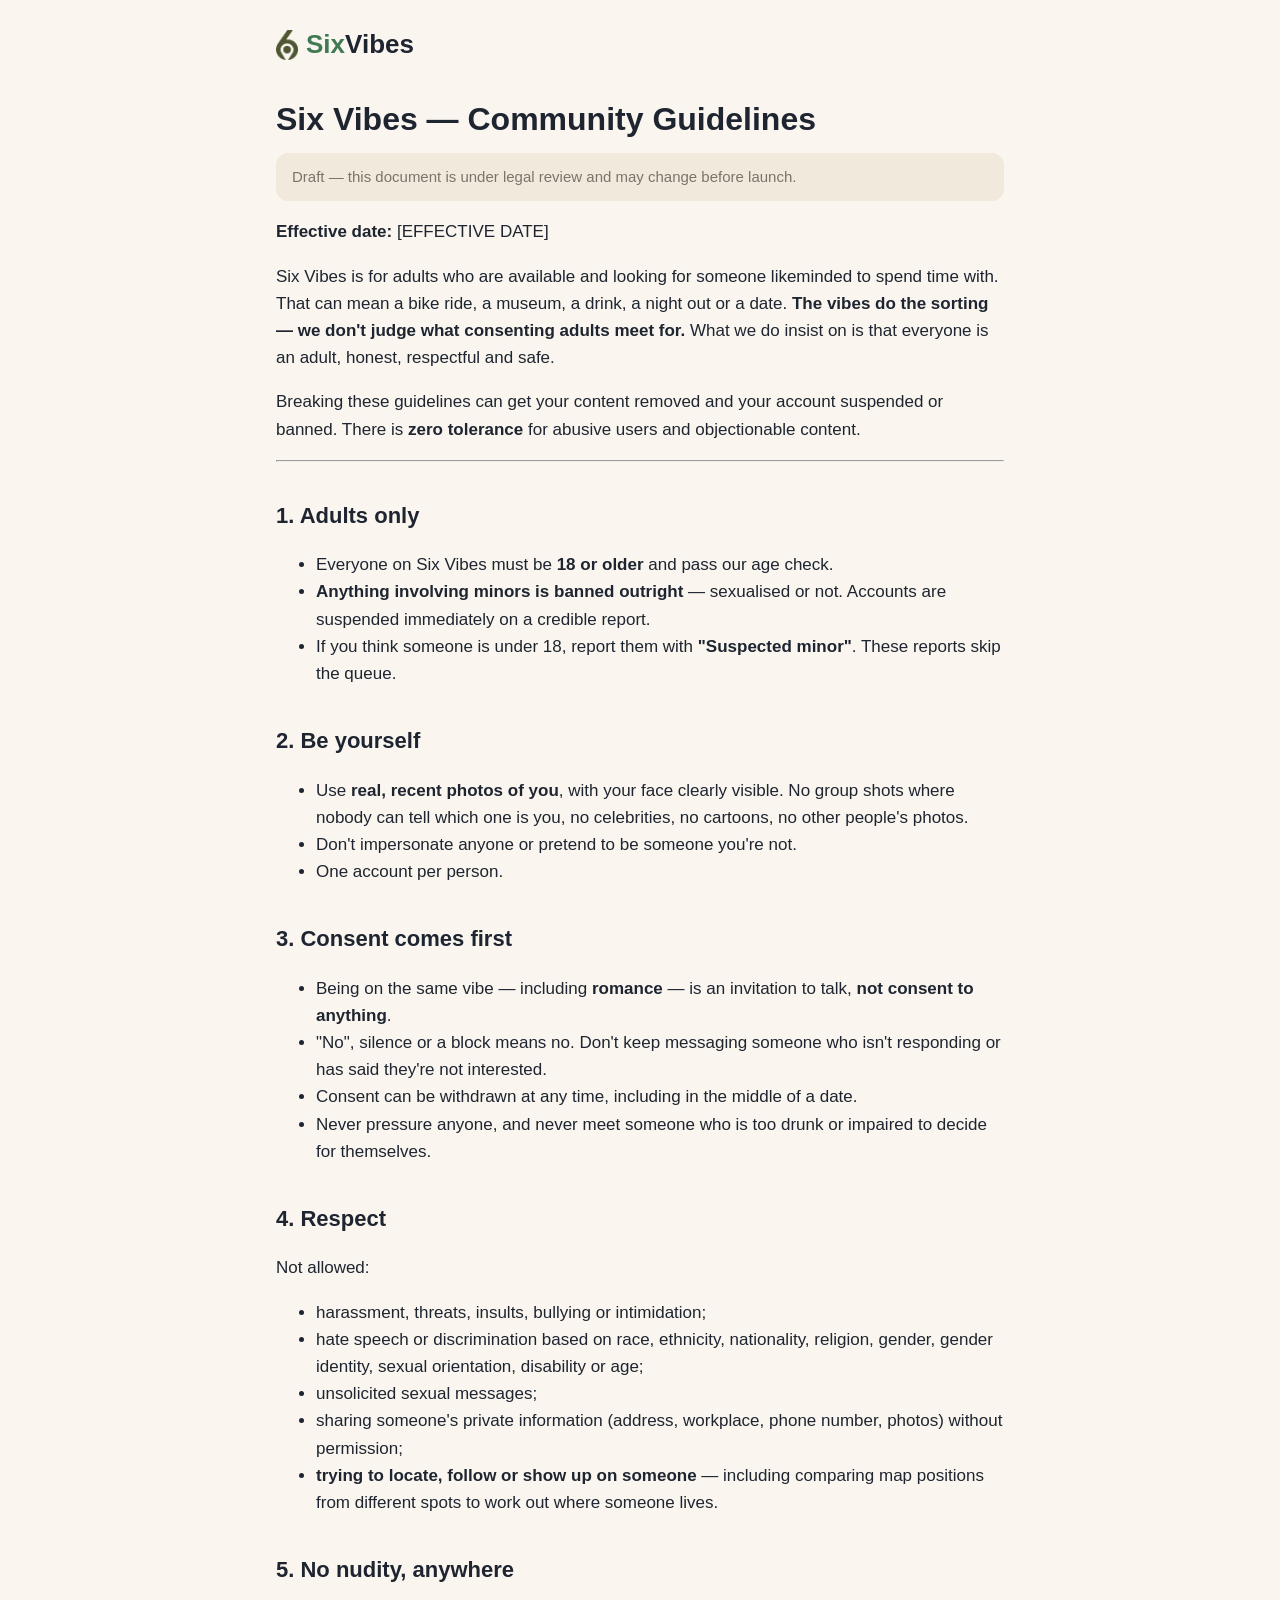
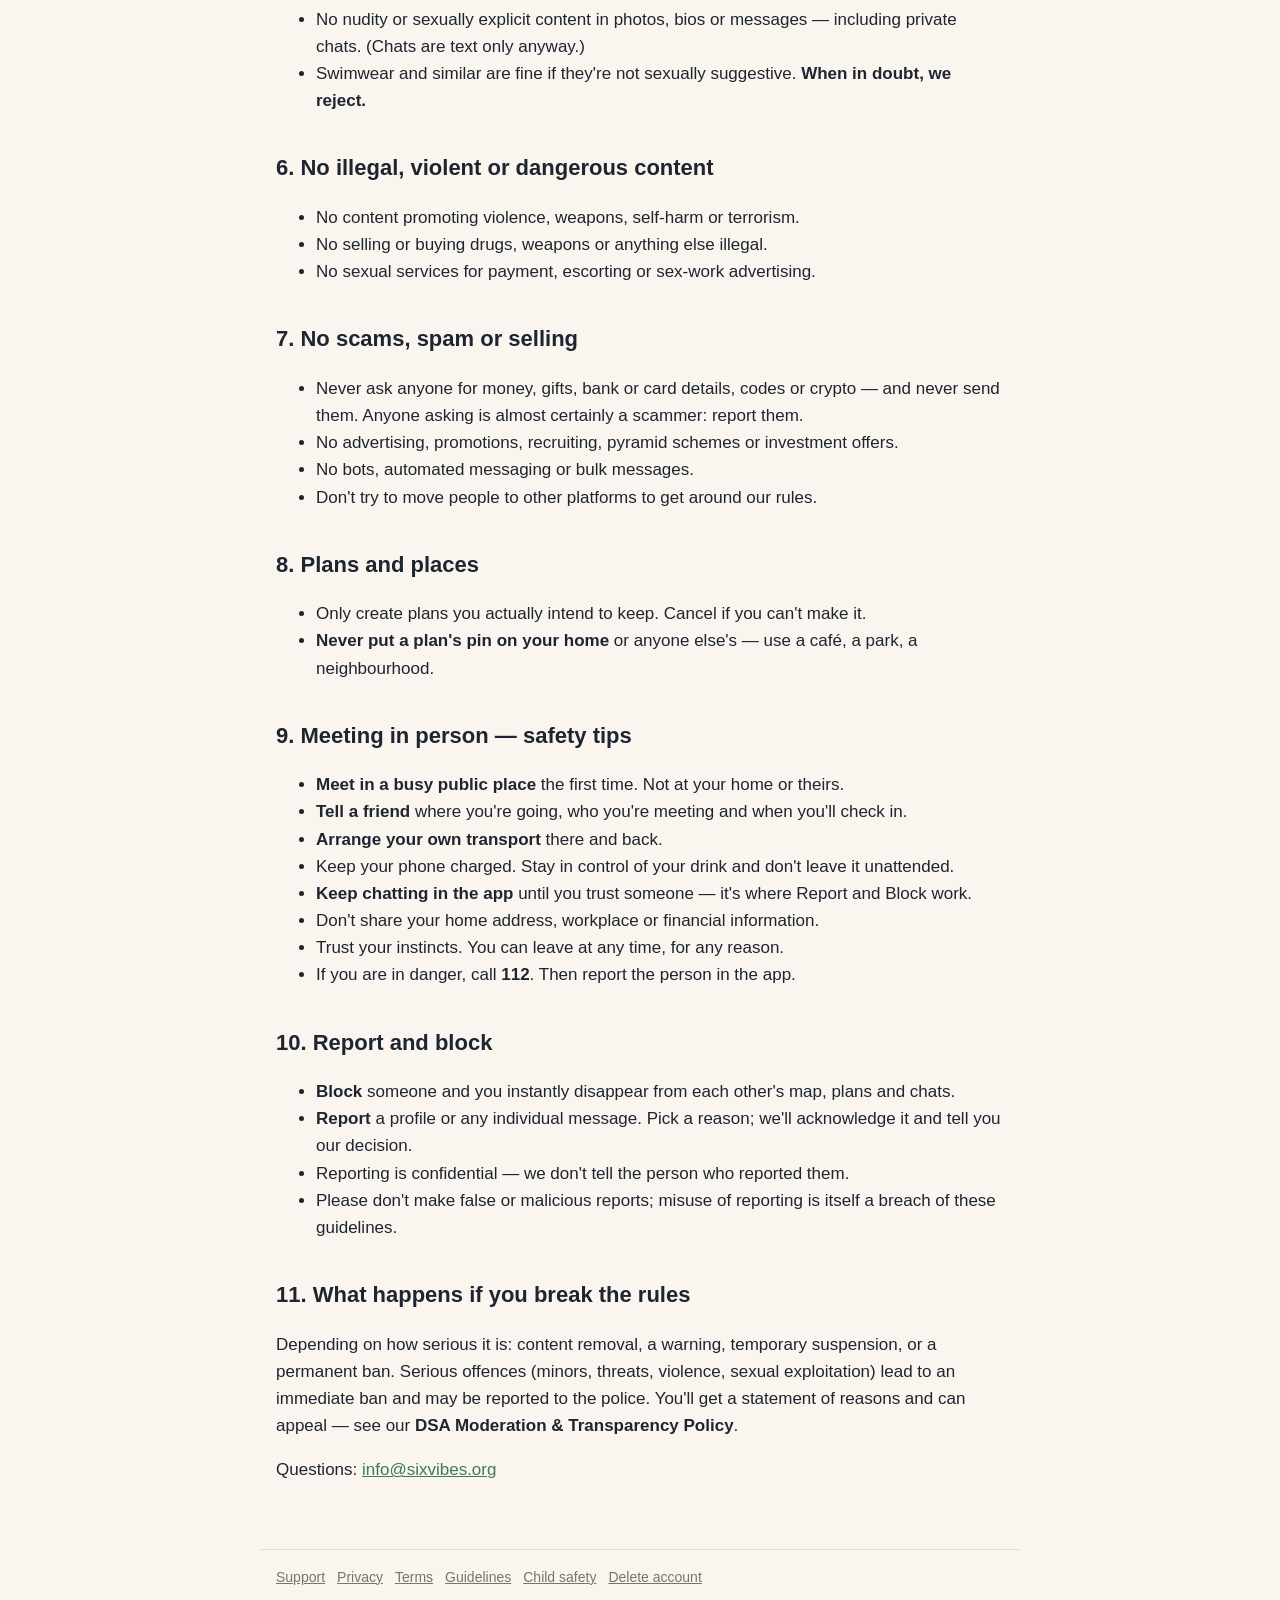
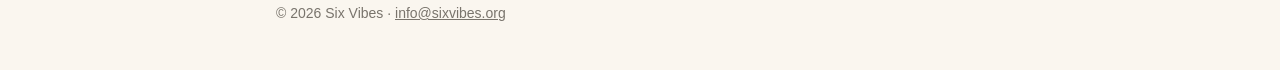
==== community-guidelines/index.html @ eee9f51e "Six Vibes website" ====
<!doctype html>
<html lang="en">
<head>
<meta charset="utf-8">
<meta name="viewport" content="width=device-width, initial-scale=1">
<title>Community Guidelines · Six Vibes</title>
<link rel="icon" href="/favicon.png">
<link rel="stylesheet" href="/style.css">
</head>
<body>
<header><a class="brand" href="/"><img src="/logo-mark.png" alt=""><span><span class="six">Six</span><span class="vibes">Vibes</span></span></a></header>
<main>
<h1>Six Vibes — Community Guidelines</h1>
<p class="note">Draft — this document is under legal review and may change before launch.</p>

<p><strong>Effective date:</strong> [EFFECTIVE DATE]</p>
<p>Six Vibes is for adults who are available and looking for someone likeminded to spend time with. That can mean a bike ride, a museum, a drink, a night out or a date. <strong>The vibes do the sorting — we don&#39;t judge what consenting adults meet for.</strong> What we do insist on is that everyone is an adult, honest, respectful and safe.</p>
<p>Breaking these guidelines can get your content removed and your account suspended or banned. There is <strong>zero tolerance</strong> for abusive users and objectionable content.</p>
<hr>
<h2>1. Adults only</h2>
<ul>
<li>Everyone on Six Vibes must be <strong>18 or older</strong> and pass our age check.</li>
<li><strong>Anything involving minors is banned outright</strong> — sexualised or not. Accounts are suspended immediately on a credible report.</li>
<li>If you think someone is under 18, report them with <strong>&quot;Suspected minor&quot;</strong>. These reports skip the queue.</li>
</ul>
<h2>2. Be yourself</h2>
<ul>
<li>Use <strong>real, recent photos of you</strong>, with your face clearly visible. No group shots where nobody can tell which one is you, no celebrities, no cartoons, no other people&#39;s photos.</li>
<li>Don&#39;t impersonate anyone or pretend to be someone you&#39;re not.</li>
<li>One account per person.</li>
</ul>
<h2>3. Consent comes first</h2>
<ul>
<li>Being on the same vibe — including <strong>romance</strong> — is an invitation to talk, <strong>not consent to anything</strong>.</li>
<li>&quot;No&quot;, silence or a block means no. Don&#39;t keep messaging someone who isn&#39;t responding or has said they&#39;re not interested.</li>
<li>Consent can be withdrawn at any time, including in the middle of a date.</li>
<li>Never pressure anyone, and never meet someone who is too drunk or impaired to decide for themselves.</li>
</ul>
<h2>4. Respect</h2>
<p>Not allowed:</p>
<ul>
<li>harassment, threats, insults, bullying or intimidation;</li>
<li>hate speech or discrimination based on race, ethnicity, nationality, religion, gender, gender identity, sexual orientation, disability or age;</li>
<li>unsolicited sexual messages;</li>
<li>sharing someone&#39;s private information (address, workplace, phone number, photos) without permission;</li>
<li><strong>trying to locate, follow or show up on someone</strong> — including comparing map positions from different spots to work out where someone lives.</li>
</ul>
<h2>5. No nudity, anywhere</h2>
<ul>
<li>No nudity or sexually explicit content in photos, bios or messages — including private chats. (Chats are text only anyway.)</li>
<li>Swimwear and similar are fine if they&#39;re not sexually suggestive. <strong>When in doubt, we reject.</strong></li>
</ul>
<h2>6. No illegal, violent or dangerous content</h2>
<ul>
<li>No content promoting violence, weapons, self-harm or terrorism.</li>
<li>No selling or buying drugs, weapons or anything else illegal.</li>
<li>No sexual services for payment, escorting or sex-work advertising.</li>
</ul>
<h2>7. No scams, spam or selling</h2>
<ul>
<li>Never ask anyone for money, gifts, bank or card details, codes or crypto — and never send them. Anyone asking is almost certainly a scammer: report them.</li>
<li>No advertising, promotions, recruiting, pyramid schemes or investment offers.</li>
<li>No bots, automated messaging or bulk messages.</li>
<li>Don&#39;t try to move people to other platforms to get around our rules.</li>
</ul>
<h2>8. Plans and places</h2>
<ul>
<li>Only create plans you actually intend to keep. Cancel if you can&#39;t make it.</li>
<li><strong>Never put a plan&#39;s pin on your home</strong> or anyone else&#39;s — use a café, a park, a neighbourhood.</li>
</ul>
<h2>9. Meeting in person — safety tips</h2>
<ul>
<li><strong>Meet in a busy public place</strong> the first time. Not at your home or theirs.</li>
<li><strong>Tell a friend</strong> where you&#39;re going, who you&#39;re meeting and when you&#39;ll check in.</li>
<li><strong>Arrange your own transport</strong> there and back.</li>
<li>Keep your phone charged. Stay in control of your drink and don&#39;t leave it unattended.</li>
<li><strong>Keep chatting in the app</strong> until you trust someone — it&#39;s where Report and Block work.</li>
<li>Don&#39;t share your home address, workplace or financial information.</li>
<li>Trust your instincts. You can leave at any time, for any reason.</li>
<li>If you are in danger, call <strong>112</strong>. Then report the person in the app.</li>
</ul>
<h2>10. Report and block</h2>
<ul>
<li><strong>Block</strong> someone and you instantly disappear from each other&#39;s map, plans and chats.</li>
<li><strong>Report</strong> a profile or any individual message. Pick a reason; we&#39;ll acknowledge it and tell you our decision.</li>
<li>Reporting is confidential — we don&#39;t tell the person who reported them.</li>
<li>Please don&#39;t make false or malicious reports; misuse of reporting is itself a breach of these guidelines.</li>
</ul>
<h2>11. What happens if you break the rules</h2>
<p>Depending on how serious it is: content removal, a warning, temporary suspension, or a permanent ban. Serious offences (minors, threats, violence, sexual exploitation) lead to an immediate ban and may be reported to the police. You&#39;ll get a statement of reasons and can appeal — see our <strong>DSA Moderation &amp; Transparency Policy</strong>.</p>
<p>Questions: <a href="mailto:info@sixvibes.org">info@sixvibes.org</a></p>


</main>
<footer>
<a href="/support/">Support</a><a href="/privacy/">Privacy</a><a href="/terms/">Terms</a><a href="/community-guidelines/">Guidelines</a><a href="/child-safety/">Child safety</a><a href="/delete-account/">Delete account</a>
<p>© 2026 Six Vibes · <a href="mailto:info@sixvibes.org">info@sixvibes.org</a></p>
</footer>
</body>
</html>
---- style.css ----
:root {
  --bg: #FAF6EF;
  --surface: #FFFFFF;
  --surface-muted: #F1EADC;
  --border: #E8E0CF;
  --text: #1E2530;
  --text-muted: #79746C;
  --accent: #3F7A52;
  --accent-soft: #DCEEDD;
}
* { box-sizing: border-box; }
body {
  margin: 0;
  background: var(--bg);
  color: var(--text);
  font: 17px/1.6 -apple-system, BlinkMacSystemFont, "Segoe UI", Roboto, Helvetica, Arial, sans-serif;
}
a { color: var(--accent); }
header, main, footer { max-width: 760px; margin: 0 auto; padding: 0 16px; }
header { padding-top: 24px; padding-bottom: 8px; }
.brand { display: inline-flex; align-items: center; gap: 8px; text-decoration: none; font-size: 26px; font-weight: 800; }
.brand img { width: 22px; height: 30px; }
.brand .six { color: var(--accent); }
.brand .vibes { color: var(--text); }
main { padding-bottom: 48px; }
h1 { font-size: 32px; line-height: 1.2; margin: 24px 0 8px; }
h2 { font-size: 22px; margin-top: 36px; }
h3 { font-size: 18px; }
.lead { font-size: 20px; color: var(--text-muted); }
.card { background: var(--surface); border: 1px solid var(--border); border-radius: 16px; padding: 20px; margin: 20px 0; }
.note { background: var(--surface-muted); border-radius: 12px; padding: 12px 16px; font-size: 15px; color: var(--text-muted); }
.vibes-row { display: grid; grid-template-columns: repeat(3, 1fr); gap: 8px; margin: 20px 0; }
.vibes-row span { background: var(--accent-soft); color: var(--accent); border-radius: 999px; padding: 6px 0; text-align: center; font-weight: 600; font-size: 15px; }
.links { list-style: none; padding: 0; }
.links li { margin: 6px 0; }
table { border-collapse: collapse; width: 100%; display: block; overflow-x: auto; font-size: 15px; }
th, td { border: 1px solid var(--border); padding: 8px; text-align: left; vertical-align: top; }
th { background: var(--surface-muted); }
blockquote { margin: 0; padding: 4px 16px; border-left: 3px solid var(--border); color: var(--text-muted); }
footer { border-top: 1px solid var(--border); padding-top: 16px; padding-bottom: 32px; font-size: 14px; color: var(--text-muted); }
footer a { color: var(--text-muted); margin-right: 12px; }
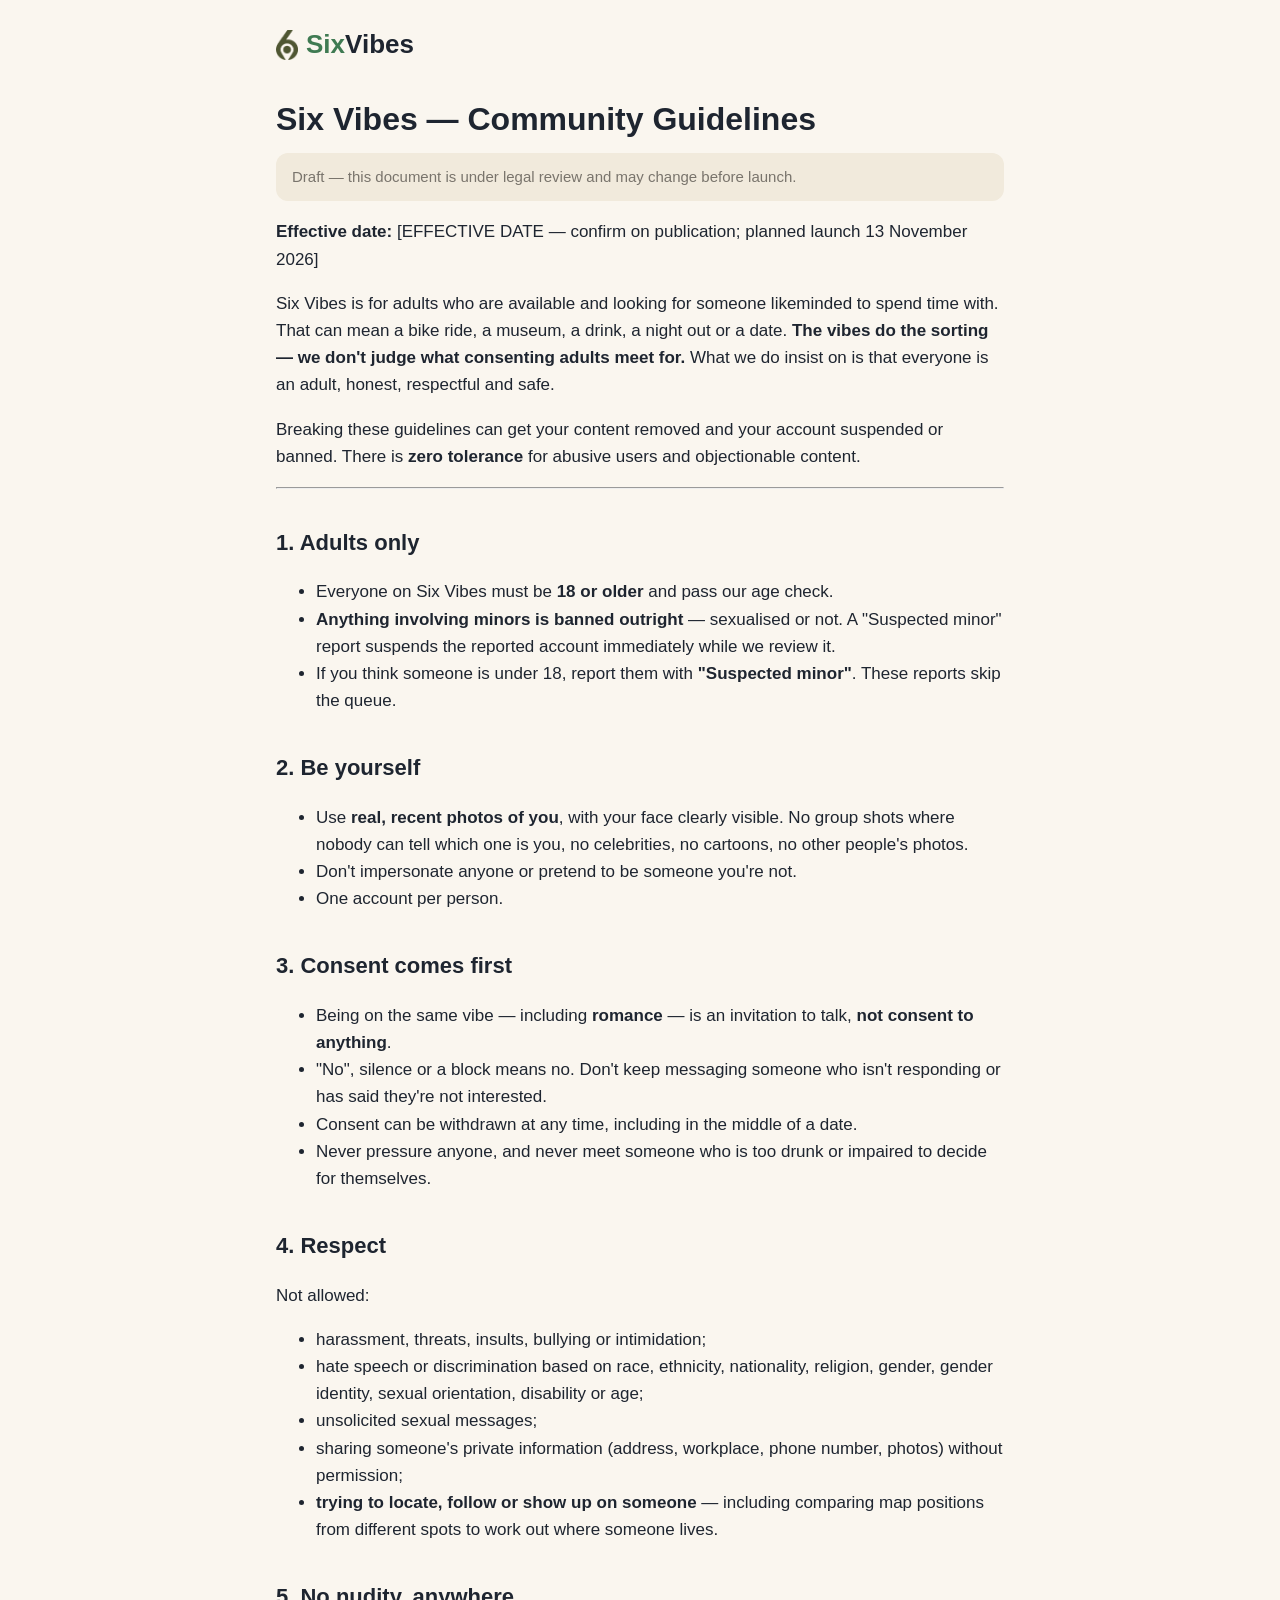
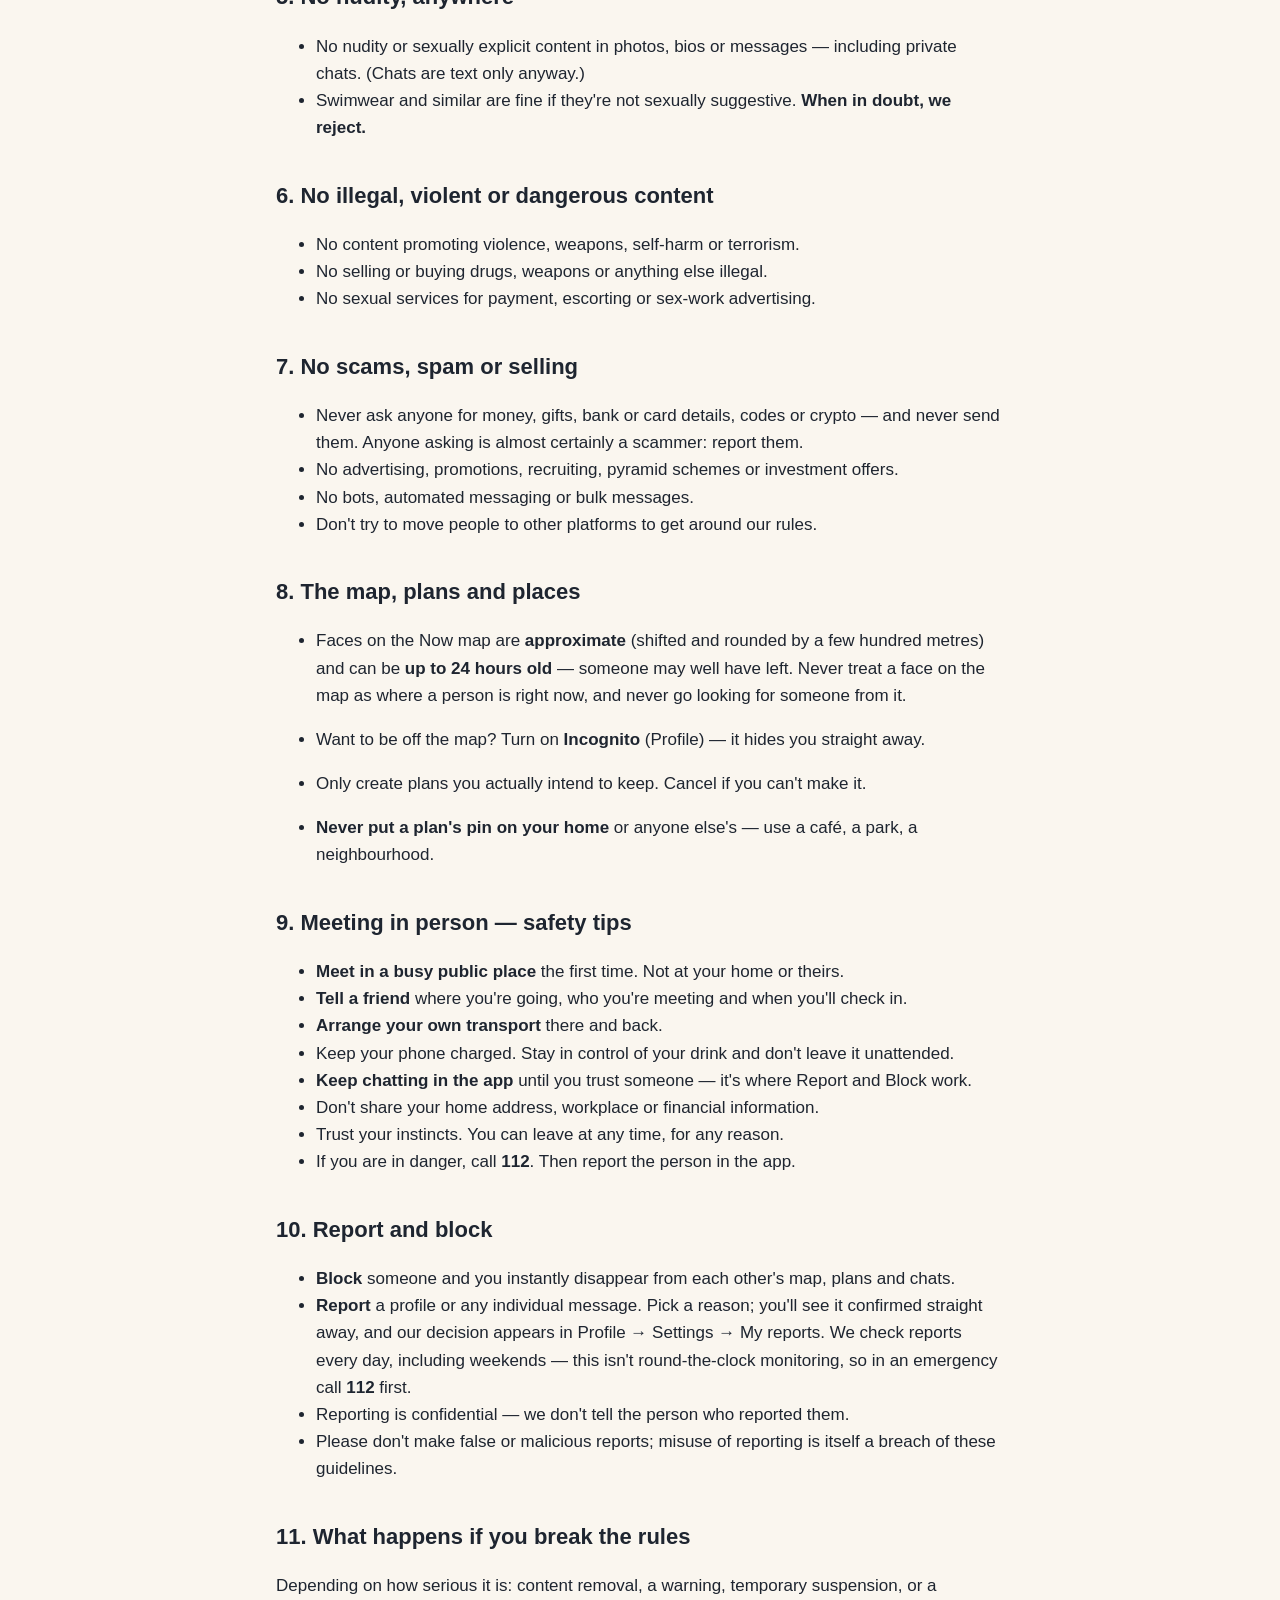
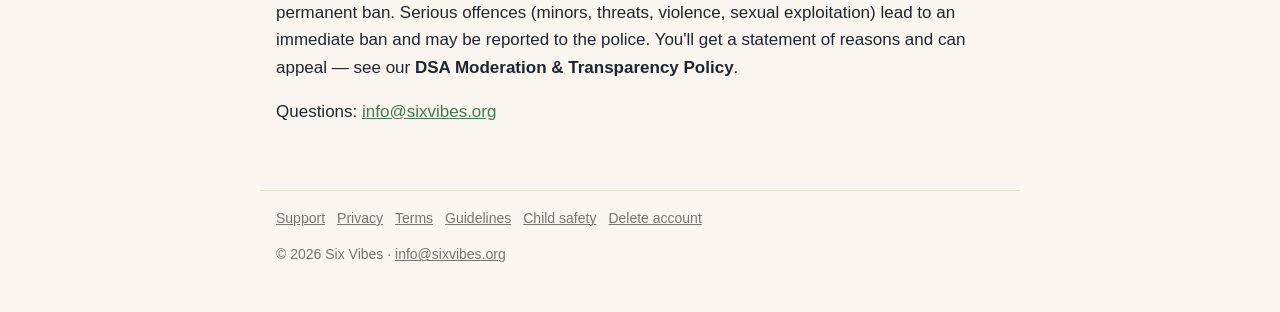
==== commit 2e6e88d3: "Update site" ====
--- a/community-guidelines/index.html
+++ b/community-guidelines/index.html
@@ -13,14 +13,14 @@
 <h1>Six Vibes — Community Guidelines</h1>
 <p class="note">Draft — this document is under legal review and may change before launch.</p>
 
-<p><strong>Effective date:</strong> [EFFECTIVE DATE]</p>
+<p><strong>Effective date:</strong> [EFFECTIVE DATE — confirm on publication; planned launch 13 November 2026]</p>
 <p>Six Vibes is for adults who are available and looking for someone likeminded to spend time with. That can mean a bike ride, a museum, a drink, a night out or a date. <strong>The vibes do the sorting — we don&#39;t judge what consenting adults meet for.</strong> What we do insist on is that everyone is an adult, honest, respectful and safe.</p>
 <p>Breaking these guidelines can get your content removed and your account suspended or banned. There is <strong>zero tolerance</strong> for abusive users and objectionable content.</p>
 <hr>
 <h2>1. Adults only</h2>
 <ul>
 <li>Everyone on Six Vibes must be <strong>18 or older</strong> and pass our age check.</li>
-<li><strong>Anything involving minors is banned outright</strong> — sexualised or not. Accounts are suspended immediately on a credible report.</li>
+<li><strong>Anything involving minors is banned outright</strong> — sexualised or not. A &quot;Suspected minor&quot; report suspends the reported account immediately while we review it.</li>
 <li>If you think someone is under 18, report them with <strong>&quot;Suspected minor&quot;</strong>. These reports skip the queue.</li>
 </ul>
 <h2>2. Be yourself</h2>
@@ -63,10 +63,16 @@
 <li>No bots, automated messaging or bulk messages.</li>
 <li>Don&#39;t try to move people to other platforms to get around our rules.</li>
 </ul>
-<h2>8. Plans and places</h2>
+<h2>8. The map, plans and places</h2>
 <ul>
-<li>Only create plans you actually intend to keep. Cancel if you can&#39;t make it.</li>
-<li><strong>Never put a plan&#39;s pin on your home</strong> or anyone else&#39;s — use a café, a park, a neighbourhood.</li>
+<li><p>Faces on the Now map are <strong>approximate</strong> (shifted and rounded by a few hundred metres) and can be <strong>up to 24 hours old</strong> — someone may well have left. Never treat a face on the map as where a person is right now, and never go looking for someone from it.</p>
+</li>
+<li><p>Want to be off the map? Turn on <strong>Incognito</strong> (Profile) — it hides you straight away.</p>
+</li>
+<li><p>Only create plans you actually intend to keep. Cancel if you can&#39;t make it.</p>
+</li>
+<li><p><strong>Never put a plan&#39;s pin on your home</strong> or anyone else&#39;s — use a café, a park, a neighbourhood.</p>
+</li>
 </ul>
 <h2>9. Meeting in person — safety tips</h2>
 <ul>
@@ -82,7 +88,7 @@
 <h2>10. Report and block</h2>
 <ul>
 <li><strong>Block</strong> someone and you instantly disappear from each other&#39;s map, plans and chats.</li>
-<li><strong>Report</strong> a profile or any individual message. Pick a reason; we&#39;ll acknowledge it and tell you our decision.</li>
+<li><strong>Report</strong> a profile or any individual message. Pick a reason; you&#39;ll see it confirmed straight away, and our decision appears in Profile → Settings → My reports. We check reports every day, including weekends — this isn&#39;t round-the-clock monitoring, so in an emergency call <strong>112</strong> first.</li>
 <li>Reporting is confidential — we don&#39;t tell the person who reported them.</li>
 <li>Please don&#39;t make false or malicious reports; misuse of reporting is itself a breach of these guidelines.</li>
 </ul>
